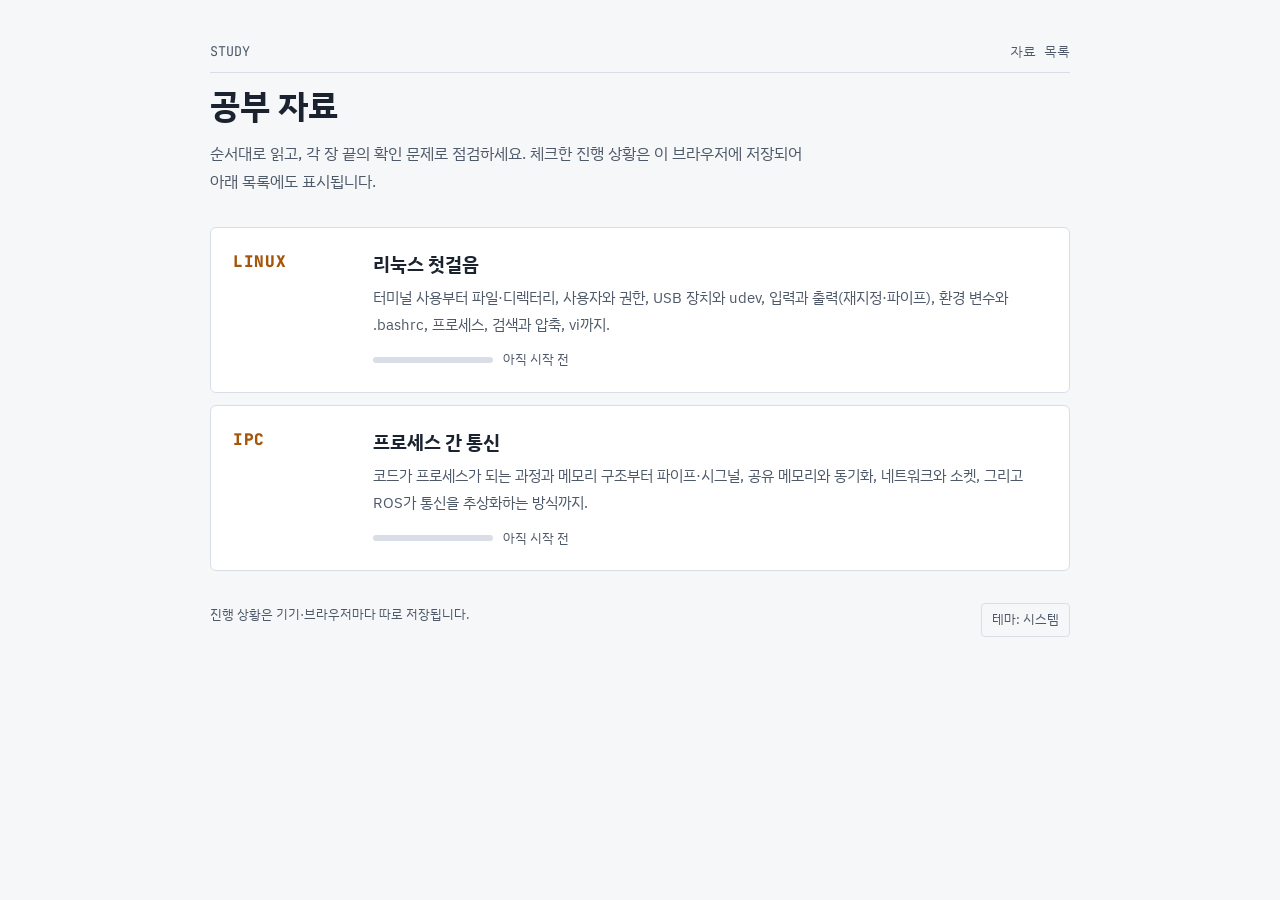
==== docs/index.html @ 978cc7a9 "init" ====
<!doctype html>
<html lang="ko">
<head>
<meta charset="utf-8">
<meta name="viewport" content="width=device-width, initial-scale=1, viewport-fit=cover">
<title>공부 자료</title>
<meta name="description" content="부원 자습용 공부 자료 모음">
<link rel="preconnect" href="https://fonts.googleapis.com">
<link rel="preconnect" href="https://fonts.gstatic.com" crossorigin>
<link rel="stylesheet" href="https://fonts.googleapis.com/css2?family=IBM+Plex+Sans+KR:wght@400;500;700&family=JetBrains+Mono:wght@400;600;800&family=Nanum+Gothic+Coding:wght@400;700&display=swap">
<link rel="stylesheet" href="assets/style.css">
<script src="assets/site.js"></script>
</head>
<body>
<div class="home-wrap">

  <header class="home-head">
    <div class="manline"><span>STUDY</span><span>자료 목록</span></div>
    <h1>공부 자료</h1>
    <p>순서대로 읽고, 각 장 끝의 확인 문제로 점검하세요. 체크한 진행 상황은 이 브라우저에 저장되어 아래 목록에도 표시됩니다.</p>
  </header>

  <!--
    새 자료를 추가하려면 아래 <li> 하나를 복사해서
    href(폴더 경로), data-page(그 페이지 body의 data-page와 같은 값),
    code, 제목, 설명을 바꾸면 됩니다.
  -->
  <ul class="courses">
    <li>
      <a class="course" href="linux/" data-page="linux">
        <span class="code">LINUX</span>
        <h2>리눅스 첫걸음</h2>
        <p>터미널 사용부터 파일·디렉터리, 사용자와 권한, USB 장치와 udev, 입력과 출력(재지정·파이프), 환경 변수와 .bashrc, 프로세스, 검색과 압축, vi까지.</p>
        <span class="meta" data-progress><span class="bar"><i></i></span><span>아직 시작 전</span></span>
      </a>
    </li>
    <li>
      <a class="course" href="ipc/" data-page="ipc">
        <span class="code">IPC</span>
        <h2>프로세스 간 통신</h2>
        <p>코드가 프로세스가 되는 과정과 메모리 구조부터 파이프·시그널, 공유 메모리와 동기화, 네트워크와 소켓, 그리고 ROS가 통신을 추상화하는 방식까지.</p>
        <span class="meta" data-progress><span class="bar"><i></i></span><span>아직 시작 전</span></span>
      </a>
    </li>
  </ul>

  <footer class="home-foot">
    <span>진행 상황은 기기·브라우저마다 따로 저장됩니다.</span>
    <button class="theme-btn" type="button">테마: 시스템</button>
  </footer>

</div>
</body>
</html>
---- docs/assets/style.css ----
/* =====================================================================
   공통 스타일 — 모든 페이지가 이 파일 하나를 씁니다.
   레이아웃: 왼쪽 고정 목차(site.js가 자동 생성) + 오른쪽 본문 한 열.
   색은 아래 토큰만 바꾸면 밝은/어두운 테마에 모두 반영됩니다.
   ===================================================================== */
:root { color-scheme: light; }
img { max-width: 100%; }
[hidden] { display: none !important; }

:root {
  --paper: #f6f7f9;
  --sheet: #ffffff;
  --ink: #1b2330;
  --ink-soft: #4d5868;
  --rule: #d9dee6;
  --term: #172030;
  --term-ink: #dfe6ef;
  --term-dim: #8a98ab;
  --accent: #a4560b;
  --accent-wash: #fbf0e3;
  --folder: #f1cb6f;
  --folder-back: #ddb259;
  --folder-paper: #fbf8ee;
  --ok: #2f7a4f;
  --ok-wash: #e6f3ea;
  --warn: #9b2f2f;
  --warn-wash: #f8e9e7;
  --mark: #f3e3b8;
  --font-body: "IBM Plex Sans KR", "Apple SD Gothic Neo", "Malgun Gothic", sans-serif;
  --font-mono: "JetBrains Mono", "Nanum Gothic Coding", "D2Coding", Consolas, monospace;
  --step--1: 0.84rem;
  --step-0: 1rem;
  --step-1: 1.2rem;
  --step-2: 1.5rem;
  --step-3: 2.1rem;
}
@media (prefers-color-scheme: dark) {
  :root:not([data-theme="light"]) {
    color-scheme: dark;
    --paper: #12161d;
    --sheet: #181d26;
    --ink: #e3e8ef;
    --ink-soft: #9aa6b6;
    --rule: #2b3340;
    --term: #0b0f15;
    --term-ink: #dfe6ef;
    --term-dim: #7d8a9c;
    --accent: #f0a447;
    --accent-wash: #2b2216;
    --folder: #c9a34f;
    --folder-back: #a5843c;
    --folder-paper: #e9e3d2;
    --ok: #6cc591;
    --ok-wash: #18291f;
    --warn: #ee8c82;
    --warn-wash: #2e1b1a;
    --mark: #4a3d1c;
  }
}
:root[data-theme="dark"] {
  color-scheme: dark;
  --paper: #12161d;
  --sheet: #181d26;
  --ink: #e3e8ef;
  --ink-soft: #9aa6b6;
  --rule: #2b3340;
  --term: #0b0f15;
  --term-ink: #dfe6ef;
  --term-dim: #7d8a9c;
  --accent: #f0a447;
  --accent-wash: #2b2216;
  --folder: #c9a34f;
  --folder-back: #a5843c;
  --folder-paper: #e9e3d2;
  --ok: #6cc591;
  --ok-wash: #18291f;
  --warn: #ee8c82;
  --warn-wash: #2e1b1a;
  --mark: #4a3d1c;
}

* { box-sizing: border-box; }
html { scroll-behavior: smooth; scroll-padding-top: 16px; }
@media (prefers-reduced-motion: reduce) { html { scroll-behavior: auto; } }
body {
  margin: 0;
  background: var(--paper);
  color: var(--ink);
  font-family: var(--font-body);
  font-size: var(--step-0);
  line-height: 1.75;
  padding-inline: 16px;
  word-break: keep-all;
  overflow-wrap: break-word;
}
pre { word-break: normal; }
.shell {
  max-width: 1140px;
  margin: 0 auto;
  display: grid;
  grid-template-columns: 230px minmax(0, 860px);
  justify-content: center;
  gap: 48px;
  padding-block: calc(env(safe-area-inset-top, 0px) + 32px) calc(env(safe-area-inset-bottom, 0px) + 80px);
}
/* 목차는 스크립트가 나중에 끼워 넣으므로 자리를 미리 고정해 둔다 */
.shell > .index { grid-column: 1; grid-row: 1; }
.shell > main { grid-column: 2; grid-row: 1; }

/* 자료 목록으로 돌아가는 버튼 (넓은 화면: 목차 맨 위, 좁은 화면: 이동 메뉴 왼쪽) */
.back {
  display: inline-flex;
  align-items: center;
  gap: 6px;
  align-self: flex-start;
  padding: 5px 12px 5px 10px;
  border: 1px solid var(--rule);
  border-radius: 4px;
  background: var(--sheet);
  color: var(--ink-soft);
  font-size: var(--step--1);
  line-height: 1.4;
  text-decoration: none;
  white-space: nowrap;
}
.back:hover { border-color: var(--accent); color: var(--accent); }
.back .arr { font-family: var(--font-mono); }

/* ---------- index ---------- */
.index {
  position: sticky;
  top: calc(env(safe-area-inset-top, 0px) + 16px);
  align-self: start;
  max-height: calc(100vh - 32px);
  overflow-y: auto;
  font-size: var(--step--1);
  display: flex;
  flex-direction: column;
  gap: 18px;
}
.brand { display: flex; flex-direction: column; gap: 2px; }
.brand .mh { font-family: var(--font-mono); font-weight: 800; letter-spacing: 0.04em; color: var(--accent); }
.brand .sub { color: var(--ink-soft); }
.progress { display: flex; flex-direction: column; gap: 6px; }
.progress .bar { height: 6px; background: var(--rule); border-radius: 3px; overflow: hidden; }
.progress .bar i { display: block; height: 100%; width: 0; background: var(--ok); transition: width .3s; }
.progress .lbl { color: var(--ink-soft); font-variant-numeric: tabular-nums; }
.index h4 {
  margin: 0 0 4px;
  font-family: var(--font-mono);
  font-size: 0.72rem;
  letter-spacing: 0.12em;
  text-transform: uppercase;
  color: var(--ink-soft);
  font-weight: 600;
}
.index ol { list-style: none; margin: 0; padding: 0; display: flex; flex-direction: column; gap: 1px; }
.index ol a {
  display: grid;
  grid-template-columns: 2.2em 1fr auto;
  align-items: baseline;
  gap: 6px;
  padding: 4px 8px;
  border-radius: 4px;
  color: var(--ink);
  text-decoration: none;
}
.index ol a:hover { background: var(--sheet); }
.index ol a.active { background: var(--accent-wash); color: var(--accent); font-weight: 500; }
.index ol a .n { font-family: var(--font-mono); color: var(--ink-soft); font-variant-numeric: tabular-nums; }
.index ol a .done { color: var(--ok); font-weight: 700; visibility: hidden; }
.index ol a.is-done .done { visibility: visible; }
.theme-btn {
  align-self: start;
  font: inherit;
  font-size: var(--step--1);
  color: var(--ink-soft);
  background: none;
  border: 1px solid var(--rule);
  border-radius: 4px;
  padding: 4px 10px;
  cursor: pointer;
}
.theme-btn:hover { color: var(--ink); }

.mnav { display: none; }
.sr { position: absolute; left: -9999px; }

/* ---------- main ---------- */
main { min-width: 0; display: flex; flex-direction: column; gap: 56px; }
.intro { display: flex; flex-direction: column; gap: 14px; }
.intro .manline {
  font-family: var(--font-mono);
  font-size: var(--step--1);
  color: var(--ink-soft);
  display: flex;
  gap: 12px;
  border-bottom: 1px solid var(--rule);
  padding-bottom: 8px;
  flex-wrap: wrap;
}
.intro .manline span:last-child, .manhead span:last-child { margin-left: auto; }
.intro h1 {
  margin: 0;
  font-size: clamp(1.6rem, 1rem + 2vw, var(--step-3));
  line-height: 1.25;
  text-wrap: balance;
  font-weight: 700;
  letter-spacing: -0.01em;
}
.intro p { margin: 0; color: var(--ink-soft); }
.legend { display: flex; flex-wrap: wrap; gap: 8px 18px; font-size: var(--step--1); color: var(--ink-soft); }
.legend span { display: inline-flex; gap: 6px; align-items: center; }
.route { display: flex; flex-wrap: wrap; gap: 6px; font-size: var(--step--1); }
.route a {
  color: var(--ink);
  text-decoration: none;
  border: 1px solid var(--rule);
  background: var(--sheet);
  border-radius: 4px;
  padding: 2px 8px;
}
.route a:hover { border-color: var(--accent); color: var(--accent); }
.route span { color: var(--ink-soft); align-self: center; }

.lec {
  background: var(--sheet);
  border: 1px solid var(--rule);
  border-radius: 6px;
  padding: 28px clamp(18px, 4vw, 44px) 36px;
  display: flex;
  flex-direction: column;
  gap: 18px;
}
.manhead {
  font-family: var(--font-mono);
  font-size: var(--step--1);
  color: var(--ink-soft);
  display: flex;
  gap: 12px;
  flex-wrap: wrap;
  border-bottom: 1px solid var(--rule);
  padding-bottom: 10px;
}
.manhead b { color: var(--accent); font-weight: 800; }
.lec h2 {
  margin: 6px 0 0;
  font-size: var(--step-2);
  line-height: 1.3;
  text-wrap: balance;
}
.lec h2 small { display: block; font-family: var(--font-mono); font-size: var(--step--1); color: var(--ink-soft); font-weight: 400; letter-spacing: 0.02em; }
.lec h3 {
  margin: 18px 0 0;
  font-size: var(--step-1);
  line-height: 1.4;
  display: flex;
  align-items: baseline;
  gap: 10px;
  flex-wrap: wrap;
}
.lec h3::before {
  content: "";
  width: 10px; height: 10px;
  background: var(--accent);
  border-radius: 2px;
  flex: none;
  transform: translateY(-1px);
}
.lec p, .lec ul, .lec ol { margin: 0; }
.lec ul, .lec ol { padding-left: 1.3em; display: flex; flex-direction: column; gap: 4px; }
.lec .lead { color: var(--ink-soft); }
.lec strong { font-weight: 700; }
code, kbd { font-family: var(--font-mono); font-size: 0.88em; }
:not(pre) > code {
  background: var(--paper);
  border: 1px solid var(--rule);
  border-radius: 3px;
  padding: 0 4px;
  white-space: nowrap;
}
kbd {
  border: 1px solid var(--rule);
  border-bottom-width: 2px;
  border-radius: 3px;
  padding: 0 5px;
  background: var(--sheet);
}

pre {
  margin: 0;
  background: var(--term);
  color: var(--term-ink);
  border-radius: 5px;
  padding: 14px 16px;
  overflow-x: auto;
  font-family: var(--font-mono);
  font-size: 0.86rem;
  line-height: 1.6;
}
pre .p { color: var(--accent); user-select: none; }
pre .c { color: var(--term-dim); font-style: italic; }
pre .o { color: var(--term-dim); }
pre .k { color: #7fc4ff; }
pre .s { color: #e8c07d; }
pre[data-label]::before {
  content: attr(data-label);
  display: block;
  font-size: 0.7rem;
  letter-spacing: 0.1em;
  text-transform: uppercase;
  color: var(--term-dim);
  margin-bottom: 6px;
}
.syn {
  border-left: 3px solid var(--accent);
  background: var(--accent-wash);
  padding: 10px 14px;
  border-radius: 0 4px 4px 0;
  display: flex;
  flex-direction: column;
  gap: 4px;
}
.syn .usage { font-family: var(--font-mono); font-weight: 600; color: var(--accent); overflow-x: auto; white-space: nowrap; }
.syn .desc { color: var(--ink); font-size: 0.95rem; }

.tbl { overflow-x: auto; }
table { border-collapse: collapse; width: 100%; font-size: 0.93rem; }
th, td { text-align: left; padding: 7px 10px; border-bottom: 1px solid var(--rule); vertical-align: top; }
th { font-weight: 700; font-size: 0.82rem; color: var(--ink-soft); letter-spacing: 0.03em; border-bottom: 2px solid var(--rule); }
td code { white-space: nowrap; }
td.num { font-family: var(--font-mono); font-variant-numeric: tabular-nums; }

.note, .warn, .lab {
  border-radius: 5px;
  padding: 12px 16px;
  display: flex;
  flex-direction: column;
  gap: 6px;
  font-size: 0.95rem;
}
.note { background: var(--ok-wash); }
.warn { background: var(--warn-wash); }
.note b.t, .warn b.t, .lab b.t {
  font-family: var(--font-mono);
  font-size: 0.72rem;
  letter-spacing: 0.1em;
  text-transform: uppercase;
}
.note b.t { color: var(--ok); }
.warn b.t { color: var(--warn); }
.lab { border: 1px dashed var(--accent); }
.lab b.t { color: var(--accent); }

.grid2 { display: grid; grid-template-columns: repeat(auto-fit, minmax(260px, 1fr)); gap: 14px; }
.grid2 > div { display: flex; flex-direction: column; gap: 6px; min-width: 0; }

.quiz { display: flex; flex-direction: column; gap: 8px; border-top: 1px solid var(--rule); padding-top: 18px; margin-top: 6px; }
.quiz h4 { margin: 0; font-family: var(--font-mono); font-size: 0.75rem; letter-spacing: 0.12em; text-transform: uppercase; color: var(--ink-soft); font-weight: 600; }
details.q { border: 1px solid var(--rule); border-radius: 5px; background: var(--paper); }
details.q summary {
  cursor: pointer;
  padding: 10px 14px 10px calc(14px + 1.6em + 6px);
  list-style: none;
  display: block;
  position: relative;
}
details.q summary::-webkit-details-marker { display: none; }
details.q summary::before { content: "Q"; position: absolute; left: 14px; top: 10px; font-family: var(--font-mono); font-weight: 800; color: var(--accent); }
details.q[open] summary { border-bottom: 1px solid var(--rule); }
details.q .a { padding: 10px 14px 12px calc(14px + 1.6em + 6px); display: flex; flex-direction: column; gap: 8px; }
details.q .a::before { content: "답"; font-family: var(--font-mono); font-size: 0.7rem; letter-spacing: 0.1em; color: var(--ok); }
summary:focus-visible, a:focus-visible, button:focus-visible, input:focus-visible, select:focus-visible { outline: 2px solid var(--accent); outline-offset: 2px; }

.done-row { display: flex; align-items: center; gap: 10px; margin-top: 4px; font-size: 0.95rem; }
.done-row input { width: 18px; height: 18px; accent-color: var(--ok); }
.done-row label { cursor: pointer; }

.diagram { overflow-x: auto; }
.flow { display: flex; gap: 10px; align-items: center; font-family: var(--font-mono); font-size: 0.85rem; min-width: 520px; }
.flow .box { border: 1px solid var(--rule); border-radius: 4px; padding: 6px 12px; text-align: center; background: var(--paper); }
.flow .box small { display: block; font-family: var(--font-body); color: var(--ink-soft); }
.flow .mid { text-align: center; color: var(--accent); font-size: 0.8rem; }

.perm { display: flex; gap: 10px; flex-wrap: wrap; font-family: var(--font-mono); }
.perm .grp { display: flex; flex-direction: column; align-items: center; gap: 4px; }
.perm .bits { display: flex; }
.perm .bits span { width: 2.1em; text-align: center; border: 1px solid var(--rule); padding: 4px 0; background: var(--paper); }
.perm .bits span + span { border-left: none; }
.perm .lab2 { font-family: var(--font-body); font-size: 0.8rem; color: var(--ink-soft); }
.perm .oct { font-weight: 800; color: var(--accent); }
.fig .perm { width: max-content; margin: 0 auto; gap: 16px; align-items: flex-start; }
.perm .bits span.on { background: var(--accent-wash); color: var(--accent); font-weight: 700; }
.perm .w { display: flex; }
.perm .w span { width: 2.1em; text-align: center; font-size: 0.72rem; color: var(--ink-soft); }
.perm .res { align-self: center; font-size: 1.15rem; font-weight: 800; color: var(--accent); white-space: nowrap; }

/* ---------- command name origins ---------- */
.names { display: flex; flex-wrap: wrap; gap: 6px 8px; font-size: 0.88rem; }
.names > span { display: inline-flex; align-items: baseline; gap: 8px; padding: 3px 10px 3px 4px; border-radius: 4px; background: var(--accent-wash); }
.names > span > code { background: var(--sheet); }
.names i { font-style: normal; font-family: var(--font-mono); color: var(--ink-soft); white-space: nowrap; }
.names i b, .onm b { color: var(--accent); font-weight: 800; }
.onm { font-family: var(--font-mono); font-size: 0.8em; color: var(--ink-soft); white-space: nowrap; }

/* ---------- 통신 순서 그림 (.comm) ----------
   보내는 쪽 → ① 보내기 → 통로 → ② 받기 → 받는 쪽 의 공통 양식.
   <div class="comm">
     <div class="end">…</div> <div class="step">…<span class="ar"></span>…</div>
     <div class="chan">…</div> <div class="step">…</div> <div class="end">…</div>
     <div class="foot"><span><b>항목</b> 내용</span>…</div>
   </div> */
.comm {
  display: grid;
  grid-template-columns: minmax(110px, 1fr) minmax(120px, auto) minmax(150px, 1.3fr) minmax(120px, auto) minmax(110px, 1fr);
  align-items: center;
  gap: 12px 8px;
  min-width: 640px;
}
.comm .end, .comm .chan {
  border: 1px solid var(--rule);
  background: var(--sheet);
  border-radius: 6px;
  padding: 10px 12px;
  text-align: center;
  display: flex;
  flex-direction: column;
  gap: 2px;
}
.comm .end b, .comm .chan b { font-size: 0.95rem; }
.comm .end span, .comm .chan span { font-size: 0.78rem; color: var(--ink-soft); }
.comm .chan { background: var(--accent-wash); border-color: var(--accent); }
.comm .chan.ghost { border-style: dashed; background: var(--paper); border-color: var(--ink-soft); }
.comm .step { display: flex; flex-direction: column; align-items: center; gap: 5px; font-size: 0.78rem; text-align: center; }
.comm .step .no { font-family: var(--font-mono); font-weight: 800; color: var(--accent); font-size: 0.75rem; }
.comm .step code { font-size: 0.76rem; white-space: nowrap; }
.comm .step small { color: var(--ink-soft); font-size: 0.74rem; }
.comm .ar { position: relative; display: block; width: 100%; height: 2px; background: var(--accent); }
.comm .ar::after {
  content: "";
  position: absolute;
  right: -1px;
  top: -4px;
  border-left: 9px solid var(--accent);
  border-top: 5px solid transparent;
  border-bottom: 5px solid transparent;
}
.comm .ar.dash { background: repeating-linear-gradient(90deg, var(--accent) 0 6px, transparent 6px 10px); }
.comm .foot { grid-column: 1 / -1; display: flex; flex-wrap: wrap; gap: 6px; justify-content: center; }
.comm .foot span { font-size: 0.78rem; padding: 3px 9px; border-radius: 4px; background: var(--sheet); border: 1px solid var(--rule); color: var(--ink-soft); }
.comm .foot span b { color: var(--ink); font-weight: 700; margin-right: 4px; }
.comm .foot span.hot { border-color: var(--accent); }

/* ---------- figures ---------- */
.fig { margin: 0; display: flex; flex-direction: column; gap: 8px; }
.fig .cv { overflow-x: auto; background: var(--paper); border: 1px solid var(--rule); border-radius: 6px; padding: 16px; }
.fig figcaption { font-size: var(--step--1); color: var(--ink-soft); }
svg.d { display: block; width: 100%; height: auto; min-width: 540px; max-width: 700px; margin: 0 auto; }
svg.d text { font-family: var(--font-body); }
svg.d .c { text-anchor: middle; dominant-baseline: central; }
svg.d .t { fill: var(--ink); font-size: 14px; }
svg.d .tb { fill: var(--ink); font-size: 14px; font-weight: 700; }
svg.d .ts { fill: var(--ink-soft); font-size: 12px; }
svg.d .tm { font-family: var(--font-mono); }
svg.d .ta { fill: var(--accent); }
svg.d .tok { fill: var(--ok); }
svg.d .tw { fill: var(--warn); }
svg.d .bx { fill: var(--sheet); stroke: var(--rule); stroke-width: 1.5; }
svg.d .bx-a { fill: var(--accent-wash); stroke: var(--accent); stroke-width: 1.5; }
svg.d .bx-ok { fill: var(--ok-wash); stroke: var(--ok); stroke-width: 1.5; }
svg.d .bx-mute { fill: var(--paper); stroke: var(--ink-soft); stroke-width: 1.2; stroke-dasharray: 4 3; }
svg.d .ln { stroke: var(--ink-soft); stroke-width: 1.5; fill: none; marker-end: url(#ah); }
svg.d .ln-a { stroke: var(--accent); stroke-width: 2.2; fill: none; marker-end: url(#ah-a); }
svg.d .ln-ok { stroke: var(--ok); stroke-width: 2; fill: none; stroke-dasharray: 5 4; marker-end: url(#ah-ok); }
svg.d .ln-x { stroke: var(--ink-soft); stroke-width: 1.5; fill: none; stroke-dasharray: 3 4; }
svg.d .edge { stroke: var(--rule); stroke-width: 1.8; fill: none; }
svg.d .edge-a { stroke: var(--accent); stroke-width: 2.6; fill: none; }
.mk { fill: var(--ink-soft); }
.mk-a { fill: var(--accent); }
.mk-ok { fill: var(--ok); }

.anat { display: flex; gap: 6px; align-items: flex-start; width: max-content; margin: 0 auto; }
.anat .seg { display: flex; flex-direction: column; align-items: stretch; gap: 6px; }
.anat .seg code {
  font-size: 1.02rem;
  padding: 4px 8px;
  background: var(--sheet);
  border: 1px solid var(--rule);
  border-radius: 4px;
  text-align: center;
  white-space: pre;
}
.anat .seg span {
  font-size: 0.78rem;
  color: var(--ink-soft);
  border-top: 2px solid var(--accent);
  padding-top: 4px;
  text-align: center;
  white-space: nowrap;
}
.anat .seg.sep code { background: none; border-color: transparent; padding-inline: 0; color: var(--ink-soft); }
.anat .seg.sep span { border-color: transparent; }

.wins { display: grid; grid-template-columns: repeat(auto-fit, minmax(240px, 1fr)); gap: 14px; }
.win { border: 1px solid var(--rule); border-radius: 8px; overflow: hidden; background: var(--sheet); display: flex; flex-direction: column; min-width: 0; }
.win .bar { display: flex; align-items: center; gap: 6px; padding: 6px 10px; background: var(--paper); border-bottom: 1px solid var(--rule); font-size: 0.78rem; color: var(--ink-soft); }
.win .bar i { width: 10px; height: 10px; border-radius: 50%; background: var(--rule); flex: none; }
.win .bar b { margin-inline: auto; font-weight: 500; }
.win .tag { font-size: 0.72rem; font-family: var(--font-mono); letter-spacing: 0.08em; color: var(--accent); padding: 6px 10px 0; }
.win.term { background: var(--term); border-color: var(--term); }
.win.term .bar { background: #222c3d; border-color: #2c3850; color: var(--term-dim); }
.win.term .tag { color: var(--accent); }
.win.term .body { padding: 10px 12px 14px; font-family: var(--font-mono); color: var(--term-ink); font-size: 0.85rem; line-height: 1.7; white-space: pre; overflow-x: auto; }
.win.term .body .p { color: var(--accent); }
.icons { display: grid; grid-template-columns: repeat(4, 1fr); gap: 12px 8px; padding: 14px 12px 16px; }
.ic { display: flex; flex-direction: column; align-items: center; gap: 6px; font-size: 0.78rem; text-align: center; }
.ic .folder { width: 42px; height: 30px; background: var(--accent); border-radius: 2px 4px 4px 4px; position: relative; margin-top: 6px; }
.ic .folder::before { content: ""; position: absolute; top: -6px; left: 0; width: 18px; height: 7px; background: var(--accent); border-radius: 3px 3px 0 0; }
.ic .doc { width: 28px; height: 36px; background: var(--sheet); border: 1.5px solid var(--ink-soft); border-radius: 2px; position: relative; }
.ic .doc::after { content: ""; position: absolute; left: 5px; right: 5px; top: 8px; height: 14px; background: repeating-linear-gradient(var(--ink-soft) 0 1.5px, transparent 1.5px 5px); opacity: .6; }
.fig .flow { width: max-content; margin: 0 auto; min-width: 0; }
.flow .mid b { font-size: 1.1rem; }
.szbar { display: block; height: 6px; background: var(--accent); border-radius: 3px; margin: 6px auto 0; }

/* ---------- home (자료 목록) ---------- */
.home-wrap { max-width: 860px; margin: 0 auto; padding-block: calc(env(safe-area-inset-top, 0px) + 40px) calc(env(safe-area-inset-bottom, 0px) + 80px); display: flex; flex-direction: column; gap: 32px; }
.home-head { display: flex; flex-direction: column; gap: 12px; }
.home-head .manline { font-family: var(--font-mono); font-size: var(--step--1); color: var(--ink-soft); display: flex; gap: 12px; border-bottom: 1px solid var(--rule); padding-bottom: 8px; }
.home-head .manline span:last-child { margin-left: auto; }
.home-head h1 { margin: 0; font-size: clamp(1.6rem, 1rem + 2vw, var(--step-3)); line-height: 1.25; text-wrap: balance; }
.home-head p { margin: 0; color: var(--ink-soft); max-width: 62ch; }
.courses { display: flex; flex-direction: column; gap: 12px; margin: 0; padding: 0; list-style: none; }
.course {
  display: grid;
  grid-template-columns: 7.5rem 1fr;
  gap: 4px 20px;
  padding: 20px 22px;
  background: var(--sheet);
  border: 1px solid var(--rule);
  border-radius: 6px;
  color: inherit;
  text-decoration: none;
}
.course:hover { border-color: var(--accent); }
.course .code { grid-row: span 3; font-family: var(--font-mono); font-weight: 800; color: var(--accent); letter-spacing: 0.04em; }
.course h2 { margin: 0; font-size: var(--step-1); }
.course p { margin: 0; color: var(--ink-soft); font-size: 0.95rem; }
.course .meta { display: flex; align-items: center; gap: 10px; font-size: var(--step--1); color: var(--ink-soft); font-variant-numeric: tabular-nums; margin-top: 6px; }
.course .meta .bar { width: 120px; height: 6px; background: var(--rule); border-radius: 3px; overflow: hidden; flex: none; }
.course .meta .bar i { display: block; height: 100%; width: 0; background: var(--ok); }
.home-foot { display: flex; justify-content: space-between; gap: 12px; flex-wrap: wrap; font-size: var(--step--1); color: var(--ink-soft); }
@media (max-width: 560px) {
  .course { grid-template-columns: 1fr; }
  .course .code { grid-row: auto; }
}

@media (max-width: 900px) {
  .shell { grid-template-columns: minmax(0, 860px); gap: 24px; padding-block: 0 calc(env(safe-area-inset-bottom, 0px) + 60px); }
  .shell > main { grid-column: 1; grid-row: auto; }
  main { padding-top: 12px; }
  .mnav .row { display: flex; gap: 8px; align-items: center; }
  .mnav .row select { flex: 1; min-width: 0; }
  .mnav .back { align-self: stretch; }
  .index { display: none; }
  .mnav {
    display: block;
    position: sticky;
    top: env(safe-area-inset-top, 0px);
    z-index: 5;
    background: var(--paper);
    padding-block: 8px;
    border-bottom: 1px solid var(--rule);
  }
  .mnav select {
    width: 100%;
    font: inherit;
    padding: 8px 10px;
    border-radius: 5px;
    border: 1px solid var(--rule);
    background: var(--sheet);
    color: var(--ink);
  }
}
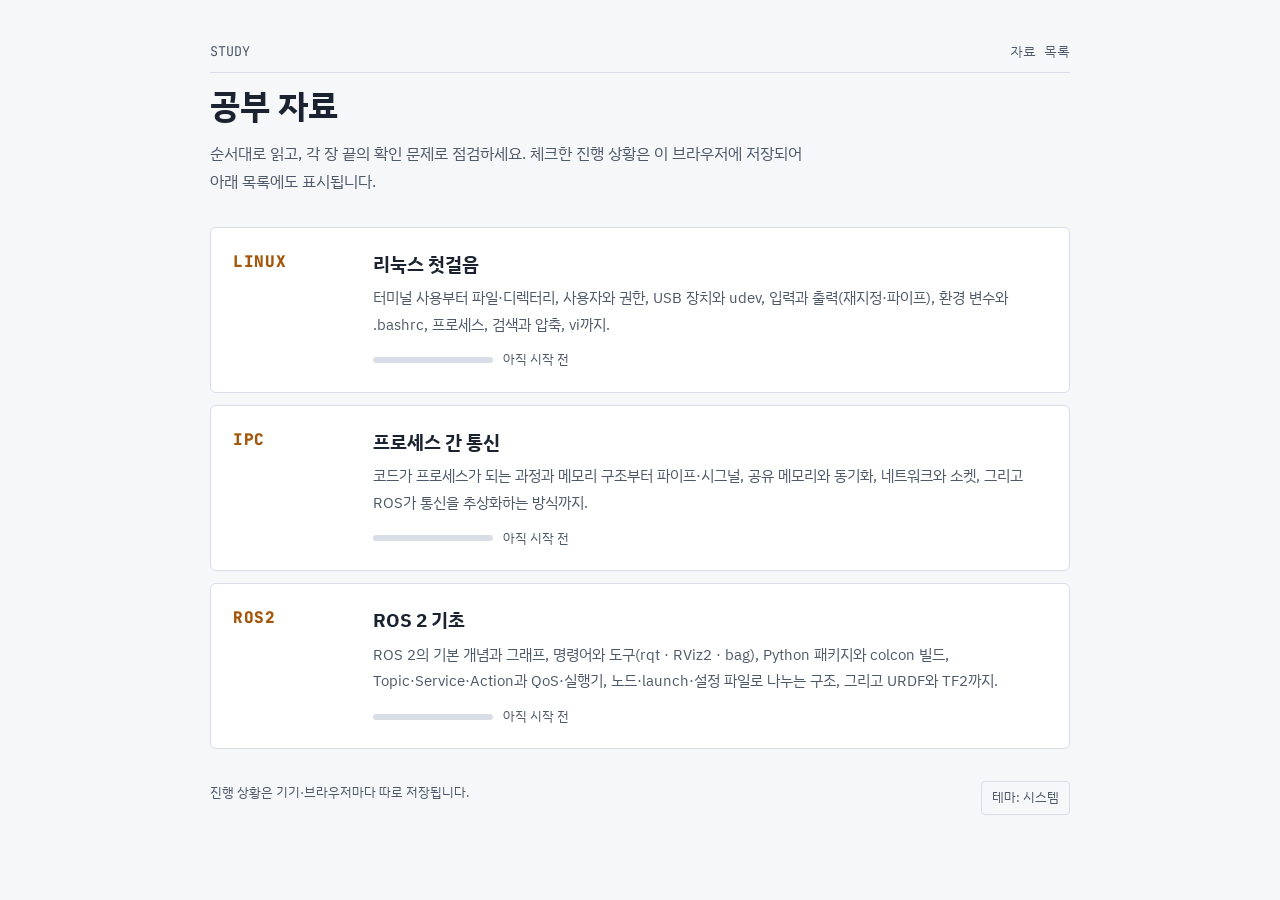
==== commit bb3ff018: "ros 추가" ====
--- a/docs/index.html
+++ b/docs/index.html
@@ -42,6 +42,14 @@
         <span class="meta" data-progress><span class="bar"><i></i></span><span>아직 시작 전</span></span>
       </a>
     </li>
+    <li>
+      <a class="course" href="ros2/" data-page="ros2">
+        <span class="code">ROS2</span>
+        <h2>ROS 2 기초</h2>
+        <p>ROS 2의 기본 개념과 그래프, 명령어와 도구(rqt · RViz2 · bag), Python 패키지와 colcon 빌드, Topic·Service·Action과 QoS·실행기, 노드·launch·설정 파일로 나누는 구조, 그리고 URDF와 TF2까지.</p>
+        <span class="meta" data-progress><span class="bar"><i></i></span><span>아직 시작 전</span></span>
+      </a>
+    </li>
   </ul>
 
   <footer class="home-foot">
--- a/docs/assets/style.css
+++ b/docs/assets/style.css
@@ -334,11 +334,11 @@
 .note, .warn, .lab {
   border-radius: 5px;
   padding: 12px 16px;
-  display: flex;
-  flex-direction: column;
-  gap: 6px;
+  display: block;
   font-size: 0.95rem;
 }
+.note > * + *, .warn > * + *, .lab > * + * { margin-top: 6px; }
+.note > b.t, .warn > b.t, .lab > b.t { display: block; margin-bottom: 6px; }
 .note { background: var(--ok-wash); }
 .warn { background: var(--warn-wash); }
 .note b.t, .warn b.t, .lab b.t {
@@ -347,6 +347,7 @@
   letter-spacing: 0.1em;
   text-transform: uppercase;
 }
+.note > b.t + *, .warn > b.t + *, .lab > b.t + * { margin-top: 0; }
 .note b.t { color: var(--ok); }
 .warn b.t { color: var(--warn); }
 .lab { border: 1px dashed var(--accent); }
